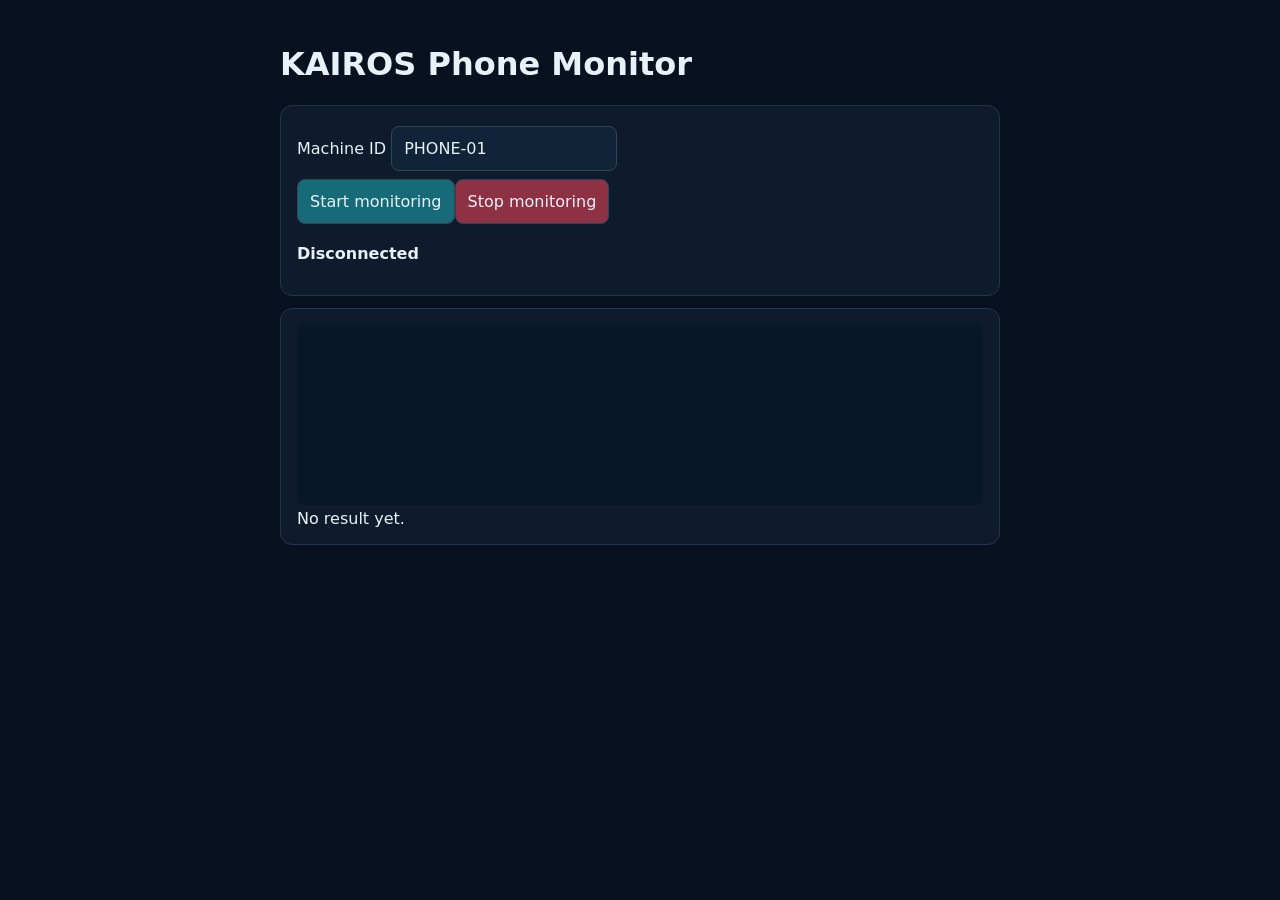
==== web/mobile_monitor.html @ a79fc28c "Add smartphone live acoustic monitoring" ====
<!doctype html>
<html lang="en">
<head>
  <meta charset="utf-8">
  <meta name="viewport" content="width=device-width, initial-scale=1">
  <title>KAIROS Phone Monitor</title>
  <style>
    body{font-family:system-ui,sans-serif;background:#07111f;color:#e8f1f7;max-width:720px;margin:auto;padding:24px}
    button,input{font:inherit;padding:12px;border-radius:8px;border:1px solid #345;background:#102338;color:inherit;margin:4px 0}
    button{cursor:pointer;background:#176b78}.stop{background:#8e3145}.card{background:#0d1b2d;border:1px solid #20354d;border-radius:12px;padding:16px;margin:12px 0}
    #status{font-weight:700}.normal{color:#48d597}.anomaly{color:#ff647c}canvas{width:100%;height:180px;background:#081727;border-radius:8px}
  </style>
</head>
<body>
  <h1>KAIROS Phone Monitor</h1>
  <div class="card"><label>Machine ID <input id="machine" value="PHONE-01"></label><br>
    <button id="start">Start monitoring</button><button id="stop" class="stop" disabled>Stop monitoring</button>
    <p id="status">Disconnected</p></div>
  <div class="card"><canvas id="wave" width="700" height="180"></canvas><div id="metrics">No result yet.</div></div>
  <script>
    let ws, audioContext, source, processor, stream, lastResult=null;
    const startButton=document.getElementById('start'), stopButton=document.getElementById('stop'), machineInput=document.getElementById('machine');
    const status = document.getElementById('status'), metrics = document.getElementById('metrics');
    const canvas = document.getElementById('wave'), ctx = canvas.getContext('2d');
    function draw(samples){ctx.clearRect(0,0,canvas.width,canvas.height);ctx.strokeStyle='#43d9e8';ctx.beginPath();samples.forEach((v,i)=>{let x=i*canvas.width/(samples.length-1),y=canvas.height/2-v*canvas.height*.45;i?ctx.lineTo(x,y):ctx.moveTo(x,y)});ctx.stroke()}
    function pcm16(input){let out=new ArrayBuffer(input.length*2),view=new DataView(out);for(let i=0;i<input.length;i++){let v=Math.max(-1,Math.min(1,input[i]));view.setInt16(i*2,v<0?v*32768:v*32767,true)}return out}
    startButton.onclick=async()=>{try{if(!window.isSecureContext&&!['localhost','127.0.0.1'].includes(location.hostname)){throw new Error('Microphone access requires HTTPS. Open this page through an HTTPS tunnel such as ngrok, not the laptop IP over HTTP.')}if(!navigator.mediaDevices||!navigator.mediaDevices.getUserMedia){throw new Error('This browser does not expose microphone access. Use current Chrome on Android or Safari on iOS over HTTPS.')}lastResult=null;stream=await navigator.mediaDevices.getUserMedia({audio:{echoCancellation:false,noiseSuppression:false,autoGainControl:false}});audioContext=new AudioContext();source=audioContext.createMediaStreamSource(stream);processor=audioContext.createScriptProcessor(4096,1,1);let protocol=location.protocol==='https:'?'wss://':'ws://';ws=new WebSocket(`${protocol}${location.host}/ws/audio`);ws.binaryType='arraybuffer';ws.onopen=()=>{ws.send(JSON.stringify({sample_rate:audioContext.sampleRate,channels:1,machine_id:machineInput.value}));status.textContent='Connecting…'};ws.onerror=()=>{status.textContent='WebSocket connection failed';metrics.textContent='Check that the FastAPI server is running and that this page came from the same HTTPS tunnel.'};ws.onclose=()=>{if(!stopButton.disabled)status.textContent='WebSocket disconnected'};ws.onmessage=e=>{let m=JSON.parse(e.data);if(m.type==='ready')status.textContent='Connected · streaming';if(m.type==='buffering')status.textContent='Connected · buffering audio';if(m.type==='error'){status.textContent='Audio processing error';metrics.textContent=m.message||'The server rejected an audio chunk.'}if(m.type==='result'){lastResult=m;status.textContent='Connected · '+m.status;status.className=m.is_anomaly?'anomaly':'normal';metrics.textContent=`Result: ${m.status} · RMS ${m.rms.toFixed(4)} · Peak ${m.peak.toFixed(4)} · Dominant frequency ${m.dominant_frequency.toFixed(1)} Hz · Anomaly score ${m.anomaly_score.toFixed(4)}`}};processor.onaudioprocess=e=>{if(ws&&ws.readyState===1){let data=e.inputBuffer.getChannelData(0);draw(data);ws.send(pcm16(data))}};source.connect(processor);processor.connect(audioContext.destination);startButton.disabled=true;stopButton.disabled=false}catch(e){status.textContent='Microphone error: '+e.message;metrics.textContent='Use HTTPS and grant microphone permission, then reload the page.'}};
    stopButton.onclick=async()=>{if(processor){processor.onaudioprocess=null;processor.disconnect();processor=null}if(source){source.disconnect();source=null}if(stream){stream.getTracks().forEach(t=>t.stop());stream=null}if(ws){ws.onclose=null;ws.close(1000,'user stopped monitoring');ws=null}if(audioContext){await audioContext.close();audioContext=null}let finalLabel=lastResult?lastResult.status:'NO RESULT';status.textContent='Stopped · final result: '+finalLabel;status.className=lastResult&&lastResult.is_anomaly?'anomaly':lastResult?'normal':'';if(lastResult){metrics.textContent=`Final result: ${lastResult.status} · RMS ${lastResult.rms.toFixed(4)} · Peak ${lastResult.peak.toFixed(4)} · Dominant frequency ${lastResult.dominant_frequency.toFixed(1)} Hz · Anomaly score ${lastResult.anomaly_score.toFixed(4)}`}else{metrics.textContent='Monitoring stopped before the first model result was available.'}startButton.disabled=false;stopButton.disabled=true};
  </script>
</body>
</html>
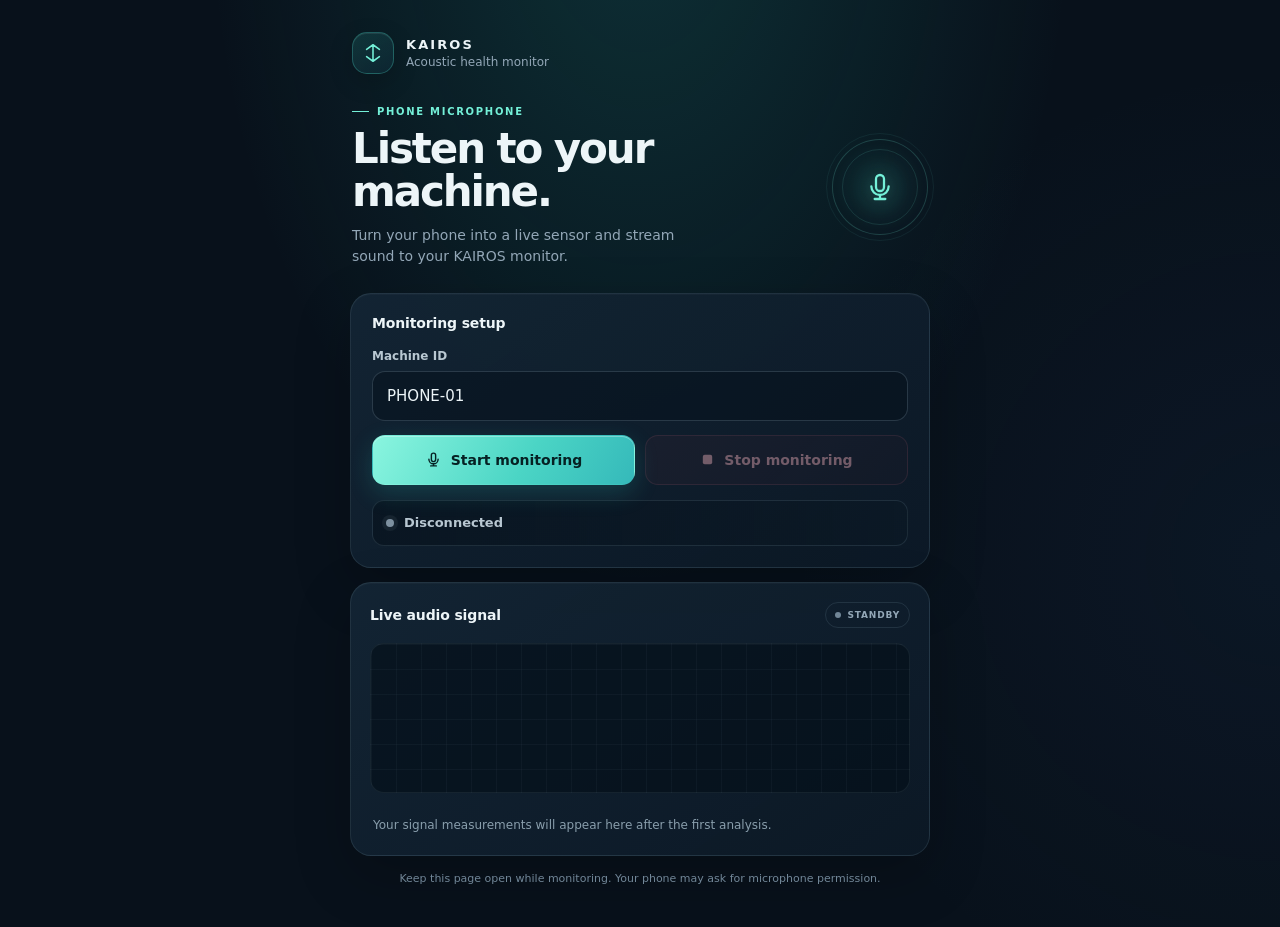
==== commit 735d251a: "Polish phone microphone monitor UI" ====
--- a/web/mobile_monitor.html
+++ b/web/mobile_monitor.html
@@ -3,29 +3,340 @@
 <head>
   <meta charset="utf-8">
   <meta name="viewport" content="width=device-width, initial-scale=1">
+  <meta name="theme-color" content="#09131f">
   <title>KAIROS Phone Monitor</title>
   <style>
-    body{font-family:system-ui,sans-serif;background:#07111f;color:#e8f1f7;max-width:720px;margin:auto;padding:24px}
-    button,input{font:inherit;padding:12px;border-radius:8px;border:1px solid #345;background:#102338;color:inherit;margin:4px 0}
-    button{cursor:pointer;background:#176b78}.stop{background:#8e3145}.card{background:#0d1b2d;border:1px solid #20354d;border-radius:12px;padding:16px;margin:12px 0}
-    #status{font-weight:700}.normal{color:#48d597}.anomaly{color:#ff647c}canvas{width:100%;height:180px;background:#081727;border-radius:8px}
+    :root {
+      color-scheme: dark;
+      font-family: Inter, ui-sans-serif, system-ui, -apple-system, BlinkMacSystemFont, "Segoe UI", sans-serif;
+      background: #09131f;
+      color: #edf5f8;
+      font-synthesis: none;
+      text-rendering: optimizeLegibility;
+      --muted: #93a7b7;
+      --line: rgba(164, 196, 213, .13);
+      --aqua: #74f0d8;
+      --surface: #101e2c;
+    }
+
+    * { box-sizing: border-box; }
+    body {
+      min-height: 100vh;
+      margin: 0;
+      padding: 28px 18px 40px;
+      background:
+        radial-gradient(ellipse at 50% -15%, rgba(35, 178, 162, .2), transparent 48%),
+        radial-gradient(circle at 100% 60%, rgba(53, 94, 160, .08), transparent 35%), #08111b;
+    }
+    main { width: min(100%, 580px); margin: 0 auto; }
+    .topbar { display: flex; align-items: center; gap: 12px; margin: 4px 2px 32px; }
+    .brand-mark {
+      display: grid;
+      width: 42px;
+      height: 42px;
+      place-items: center;
+      color: var(--aqua);
+      border: 1px solid rgba(81, 224, 208, .28);
+      border-radius: 15px;
+      background: linear-gradient(145deg, rgba(44, 161, 151, .2), rgba(19, 53, 71, .36));
+      box-shadow: inset 0 1px rgba(255,255,255,.08), 0 8px 24px rgba(0,0,0,.18);
+    }
+    .brand-name { font-size: 13px; font-weight: 750; letter-spacing: .16em; }
+    .brand-caption { margin-top: 3px; color: var(--muted); font-size: 12px; }
+    .hero { display: flex; align-items: center; justify-content: space-between; gap: 18px; margin: 0 2px 25px; }
+    .hero-copy { min-width: 0; }
+    .eyebrow { display: flex; align-items: center; gap: 8px; margin: 0 0 10px; color: var(--aqua); font-size: 10px; font-weight: 800; letter-spacing: .17em; text-transform: uppercase; }
+    .eyebrow::before { width: 17px; height: 1px; content: ""; background: var(--aqua); }
+    h1 { max-width: 390px; margin: 0; font-size: clamp(30px, 8vw, 42px); line-height: 1.03; letter-spacing: -.05em; }
+    .intro { max-width: 355px; margin: 11px 0 0; color: var(--muted); font-size: 14px; line-height: 1.55; }
+    .mic-orbit { position: relative; display: grid; width: 96px; height: 96px; flex: 0 0 auto; place-items: center; color: var(--aqua); border: 1px solid rgba(116, 240, 216, .19); border-radius: 50%; background: radial-gradient(circle, rgba(50, 166, 152, .16), rgba(15, 36, 48, .06) 66%); }
+    .mic-orbit::before, .mic-orbit::after { position: absolute; inset: 9px; border: 1px solid rgba(116, 240, 216, .12); border-radius: 50%; content: ""; }
+    .mic-orbit::after { inset: -7px; border-color: rgba(116, 240, 216, .07); }
+    .mic-orbit svg { filter: drop-shadow(0 0 12px rgba(116, 240, 216, .38)); }
+    body.is-monitoring .mic-orbit { animation: orbit-pulse 2.2s ease-out infinite; }
+    @keyframes orbit-pulse { 0%, 100% { box-shadow: 0 0 0 0 rgba(116, 240, 216, .08); } 50% { box-shadow: 0 0 0 9px rgba(116, 240, 216, .025); } }
+    .card {
+      border: 1px solid var(--line);
+      border-radius: 21px;
+      background: linear-gradient(145deg, rgba(19, 37, 52, .96), rgba(12, 25, 38, .97));
+      box-shadow: 0 20px 55px rgba(0, 0, 0, .21), inset 0 1px rgba(255,255,255,.025);
+    }
+    .setup { padding: 21px; }
+    .section-title { margin: 0; font-size: 14px; font-weight: 750; letter-spacing: -.01em; }
+    .field-label { display: block; margin: 18px 0 8px; color: #b9c8d2; font-size: 12px; font-weight: 650; }
+    input {
+      width: 100%;
+      min-height: 50px;
+      padding: 0 14px;
+      border: 1px solid rgba(164, 196, 213, .2);
+      border-radius: 13px;
+      outline: none;
+      background: rgba(5, 15, 25, .48);
+      color: #edf5f8;
+      font: inherit;
+      font-size: 15px;
+      transition: border-color .18s, box-shadow .18s;
+    }
+    input:focus { border-color: var(--aqua); box-shadow: 0 0 0 3px rgba(81, 224, 208, .13); }
+    .actions { display: grid; grid-template-columns: 1fr 1fr; gap: 10px; margin-top: 14px; }
+    button {
+      display: inline-flex;
+      min-height: 50px;
+      align-items: center;
+      justify-content: center;
+      gap: 9px;
+      padding: 0 14px;
+      border: 1px solid transparent;
+      border-radius: 13px;
+      color: #062123;
+      background: linear-gradient(120deg, #8af5df, #4bd5c5 58%, #35b9ba);
+      box-shadow: 0 8px 25px rgba(39, 194, 184, .2), inset 0 1px rgba(255,255,255,.3);
+      font: inherit;
+      font-size: 14px;
+      font-weight: 750;
+      cursor: pointer;
+      transition: transform .16s, filter .16s, opacity .16s;
+      -webkit-tap-highlight-color: transparent;
+    }
+    button:not(:disabled):active { transform: scale(.98); }
+    button:not(:disabled):hover { filter: brightness(1.06); }
+    button:focus-visible { outline: 3px solid rgba(81, 224, 208, .4); outline-offset: 3px; }
+    button:disabled { cursor: not-allowed; opacity: .42; box-shadow: none; }
+    button.stop {
+      border-color: rgba(255, 126, 144, .25);
+      color: #ffb5c0;
+      background: linear-gradient(135deg, rgba(123, 45, 64, .23), rgba(73, 30, 45, .2));
+      box-shadow: none;
+    }
+    .connection {
+      display: flex;
+      min-height: 46px;
+      align-items: center;
+      gap: 10px;
+      margin-top: 15px;
+      padding: 0 13px;
+      border: 1px solid var(--line);
+      border-radius: 12px;
+      background: linear-gradient(90deg, rgba(5, 15, 25, .54), rgba(9, 23, 34, .3));
+    }
+    .status-dot { order: -1; width: 8px; height: 8px; flex: 0 0 auto; border-radius: 50%; background: #7e91a0; box-shadow: 0 0 0 4px rgba(126, 145, 160, .1); transition: background .2s, box-shadow .2s; }
+    #status { margin: 0; color: #b8c7d1; font-size: 13px; font-weight: 600; line-height: 1.4; }
+    #status.normal { color: #75e7b6; }
+    #status.normal + .status-dot { background: #4cd99b; box-shadow: 0 0 0 4px rgba(76, 217, 155, .12); }
+    #status.anomaly { color: #ff8797; }
+    #status.anomaly + .status-dot { background: #ff647c; box-shadow: 0 0 0 4px rgba(255, 100, 124, .13); }
+    .visual-card { margin-top: 14px; padding: 19px 19px 17px; }
+    .card-heading { display: flex; align-items: center; justify-content: space-between; gap: 12px; }
+    .live-tag { display: inline-flex; align-items: center; gap: 7px; padding: 7px 9px; border: 1px solid var(--line); border-radius: 20px; color: var(--muted); font-size: 9px; font-weight: 800; letter-spacing: .09em; text-transform: uppercase; }
+    .live-tag > span:first-child { width: 6px; height: 6px; border-radius: 50%; background: #718697; }
+    body.is-monitoring .live-tag > span:first-child { background: #62e5bd; box-shadow: 0 0 9px #62e5bd; animation: blink 1.3s ease-in-out infinite; }
+    @keyframes blink { 50% { opacity: .35; } }
+    canvas { display: block; width: 100%; height: 150px; margin-top: 15px; border: 1px solid rgba(164, 196, 213, .09); border-radius: 14px; background-color: rgba(5, 16, 26, .7); background-image: linear-gradient(rgba(128, 163, 178, .055) 1px, transparent 1px), linear-gradient(90deg, rgba(128, 163, 178, .055) 1px, transparent 1px); background-size: 25px 25px; }
+    .metrics-grid { display: grid; grid-template-columns: repeat(2, minmax(0, 1fr)); gap: 9px; margin-top: 11px; }
+    .metric-tile { min-width: 0; padding: 11px 12px; border: 1px solid rgba(164, 196, 213, .09); border-radius: 12px; background: rgba(7, 18, 28, .42); }
+    .metric-label { display: block; overflow: hidden; color: #8297a7; font-size: 10px; font-weight: 700; letter-spacing: .045em; text-overflow: ellipsis; white-space: nowrap; }
+    .metric-value { display: block; margin-top: 5px; color: #e4f1f3; font-size: 17px; font-weight: 700; font-variant-numeric: tabular-nums; letter-spacing: -.025em; }
+    .metrics-empty { grid-column: 1 / -1; margin: 0; padding: 12px 3px 3px; color: #899eac; font-size: 12px; line-height: 1.6; }
+    .hint { margin: 14px 4px 0; color: #718697; font-size: 11px; line-height: 1.55; text-align: center; }
+    @media (max-width: 380px) {
+      body { padding: 22px 14px 32px; }
+      .setup { padding: 17px; }
+      .actions { grid-template-columns: 1fr; }
+      .visual-card { padding: 16px; }
+      .mic-orbit { width: 72px; height: 72px; }
+      .mic-orbit svg { width: 24px; height: 24px; }
+      .metric-value { font-size: 15px; }
+    }
+    @media (prefers-reduced-motion: reduce) { *, *::before, *::after { scroll-behavior: auto !important; transition-duration: .01ms !important; } }
   </style>
 </head>
 <body>
-  <h1>KAIROS Phone Monitor</h1>
-  <div class="card"><label>Machine ID <input id="machine" value="PHONE-01"></label><br>
-    <button id="start">Start monitoring</button><button id="stop" class="stop" disabled>Stop monitoring</button>
-    <p id="status">Disconnected</p></div>
-  <div class="card"><canvas id="wave" width="700" height="180"></canvas><div id="metrics">No result yet.</div></div>
+  <main>
+    <header class="topbar">
+      <div class="brand-mark" aria-hidden="true">
+        <svg width="22" height="22" viewBox="0 0 24 24" fill="none"><path d="M12 3v18M5 8l7-5 7 5M5 16l7 5 7-5" stroke="currentColor" stroke-width="1.7" stroke-linecap="round" stroke-linejoin="round"/></svg>
+      </div>
+      <div><div class="brand-name">KAIROS</div><div class="brand-caption">Acoustic health monitor</div></div>
+    </header>
+
+    <section class="hero" aria-labelledby="page-title">
+      <div class="hero-copy">
+        <p class="eyebrow">Phone microphone</p>
+        <h1 id="page-title">Listen to your machine.</h1>
+        <p class="intro">Turn your phone into a live sensor and stream sound to your KAIROS monitor.</p>
+      </div>
+      <div class="mic-orbit" aria-hidden="true">
+        <svg width="32" height="32" viewBox="0 0 24 24" fill="none"><rect x="9" y="3" width="6" height="12" rx="3" stroke="currentColor" stroke-width="1.7"/><path d="M5.5 11.5a6.5 6.5 0 0 0 13 0M12 18v3m-4 0h8" stroke="currentColor" stroke-width="1.7" stroke-linecap="round"/></svg>
+      </div>
+    </section>
+
+    <section class="card setup" aria-labelledby="setup-title">
+      <h2 class="section-title" id="setup-title">Monitoring setup</h2>
+      <label class="field-label" for="machine">Machine ID</label>
+      <input id="machine" value="PHONE-01" autocomplete="off" spellcheck="false">
+      <div class="actions">
+        <button id="start" type="button">
+          <svg width="17" height="17" viewBox="0 0 24 24" fill="none" aria-hidden="true"><rect x="9" y="3" width="6" height="12" rx="3" stroke="currentColor" stroke-width="2"/><path d="M5.5 11.5a6.5 6.5 0 0 0 13 0M12 18v3m-4 0h8" stroke="currentColor" stroke-width="2" stroke-linecap="round"/></svg>
+          <span>Start monitoring</span>
+        </button>
+        <button id="stop" class="stop" type="button" disabled>
+          <svg width="15" height="15" viewBox="0 0 16 16" fill="currentColor" aria-hidden="true"><rect x="3" y="3" width="10" height="10" rx="2"/></svg>
+          <span>Stop monitoring</span>
+        </button>
+      </div>
+      <div class="connection" role="status" aria-live="polite">
+        <p id="status">Disconnected</p>
+        <span class="status-dot" aria-hidden="true"></span>
+      </div>
+    </section>
+
+    <section class="card visual-card" aria-labelledby="signal-title">
+      <div class="card-heading">
+        <h2 class="section-title" id="signal-title">Live audio signal</h2>
+      <div class="live-tag"><span aria-hidden="true"></span><span class="live-label">Standby</span></div>
+      </div>
+      <canvas id="wave" width="700" height="180" aria-label="Live audio waveform"></canvas>
+      <div id="metrics" class="metrics-grid" aria-live="polite"><p class="metrics-empty">Your signal measurements will appear here after the first analysis.</p></div>
+    </section>
+    <p class="hint">Keep this page open while monitoring. Your phone may ask for microphone permission.</p>
+  </main>
+
   <script>
     let ws, audioContext, source, processor, stream, lastResult=null;
     const startButton=document.getElementById('start'), stopButton=document.getElementById('stop'), machineInput=document.getElementById('machine');
-    const status = document.getElementById('status'), metrics = document.getElementById('metrics');
-    const canvas = document.getElementById('wave'), ctx = canvas.getContext('2d');
-    function draw(samples){ctx.clearRect(0,0,canvas.width,canvas.height);ctx.strokeStyle='#43d9e8';ctx.beginPath();samples.forEach((v,i)=>{let x=i*canvas.width/(samples.length-1),y=canvas.height/2-v*canvas.height*.45;i?ctx.lineTo(x,y):ctx.moveTo(x,y)});ctx.stroke()}
-    function pcm16(input){let out=new ArrayBuffer(input.length*2),view=new DataView(out);for(let i=0;i<input.length;i++){let v=Math.max(-1,Math.min(1,input[i]));view.setInt16(i*2,v<0?v*32768:v*32767,true)}return out}
-    startButton.onclick=async()=>{try{if(!window.isSecureContext&&!['localhost','127.0.0.1'].includes(location.hostname)){throw new Error('Microphone access requires HTTPS. Open this page through an HTTPS tunnel such as ngrok, not the laptop IP over HTTP.')}if(!navigator.mediaDevices||!navigator.mediaDevices.getUserMedia){throw new Error('This browser does not expose microphone access. Use current Chrome on Android or Safari on iOS over HTTPS.')}lastResult=null;stream=await navigator.mediaDevices.getUserMedia({audio:{echoCancellation:false,noiseSuppression:false,autoGainControl:false}});audioContext=new AudioContext();source=audioContext.createMediaStreamSource(stream);processor=audioContext.createScriptProcessor(4096,1,1);let protocol=location.protocol==='https:'?'wss://':'ws://';ws=new WebSocket(`${protocol}${location.host}/ws/audio`);ws.binaryType='arraybuffer';ws.onopen=()=>{ws.send(JSON.stringify({sample_rate:audioContext.sampleRate,channels:1,machine_id:machineInput.value}));status.textContent='Connecting…'};ws.onerror=()=>{status.textContent='WebSocket connection failed';metrics.textContent='Check that the FastAPI server is running and that this page came from the same HTTPS tunnel.'};ws.onclose=()=>{if(!stopButton.disabled)status.textContent='WebSocket disconnected'};ws.onmessage=e=>{let m=JSON.parse(e.data);if(m.type==='ready')status.textContent='Connected · streaming';if(m.type==='buffering')status.textContent='Connected · buffering audio';if(m.type==='error'){status.textContent='Audio processing error';metrics.textContent=m.message||'The server rejected an audio chunk.'}if(m.type==='result'){lastResult=m;status.textContent='Connected · '+m.status;status.className=m.is_anomaly?'anomaly':'normal';metrics.textContent=`Result: ${m.status} · RMS ${m.rms.toFixed(4)} · Peak ${m.peak.toFixed(4)} · Dominant frequency ${m.dominant_frequency.toFixed(1)} Hz · Anomaly score ${m.anomaly_score.toFixed(4)}`}};processor.onaudioprocess=e=>{if(ws&&ws.readyState===1){let data=e.inputBuffer.getChannelData(0);draw(data);ws.send(pcm16(data))}};source.connect(processor);processor.connect(audioContext.destination);startButton.disabled=true;stopButton.disabled=false}catch(e){status.textContent='Microphone error: '+e.message;metrics.textContent='Use HTTPS and grant microphone permission, then reload the page.'}};
-    stopButton.onclick=async()=>{if(processor){processor.onaudioprocess=null;processor.disconnect();processor=null}if(source){source.disconnect();source=null}if(stream){stream.getTracks().forEach(t=>t.stop());stream=null}if(ws){ws.onclose=null;ws.close(1000,'user stopped monitoring');ws=null}if(audioContext){await audioContext.close();audioContext=null}let finalLabel=lastResult?lastResult.status:'NO RESULT';status.textContent='Stopped · final result: '+finalLabel;status.className=lastResult&&lastResult.is_anomaly?'anomaly':lastResult?'normal':'';if(lastResult){metrics.textContent=`Final result: ${lastResult.status} · RMS ${lastResult.rms.toFixed(4)} · Peak ${lastResult.peak.toFixed(4)} · Dominant frequency ${lastResult.dominant_frequency.toFixed(1)} Hz · Anomaly score ${lastResult.anomaly_score.toFixed(4)}`}else{metrics.textContent='Monitoring stopped before the first model result was available.'}startButton.disabled=false;stopButton.disabled=true};
+    const status=document.getElementById('status'), metrics=document.getElementById('metrics');
+    const liveLabel=document.querySelector('.live-label');
+    const canvas=document.getElementById('wave'), ctx=canvas.getContext('2d');
+
+    function setStatus(message, tone='') {
+      status.textContent=message;
+      status.className=tone;
+    }
+    function showMessage(message) {
+      metrics.replaceChildren();
+      const note=document.createElement('p');
+      note.className='metrics-empty';
+      note.textContent=message;
+      metrics.append(note);
+    }
+    function showMetrics(result) {
+      const values=[
+        ['RMS energy', result.rms.toFixed(4)],
+        ['Peak amplitude', result.peak.toFixed(4)],
+        ['Dominant frequency', `${result.dominant_frequency.toFixed(1)} Hz`],
+        ['Anomaly score', result.anomaly_score.toFixed(4)],
+      ];
+      metrics.replaceChildren();
+      values.forEach(([label,value])=>{
+        const tile=document.createElement('div');
+        tile.className='metric-tile';
+        const name=document.createElement('span');
+        name.className='metric-label';
+        name.textContent=label;
+        const reading=document.createElement('strong');
+        reading.className='metric-value';
+        reading.textContent=value;
+        tile.append(name,reading);
+        metrics.append(tile);
+      });
+    }
+    function draw(samples) {
+      ctx.clearRect(0,0,canvas.width,canvas.height);
+      ctx.strokeStyle='#74f0d8';
+      ctx.lineWidth=2.2;
+      ctx.shadowColor='rgba(116,240,216,.5)';
+      ctx.shadowBlur=8;
+      ctx.beginPath();
+      samples.forEach((value,index)=>{
+        const x=index*canvas.width/(samples.length-1);
+        const y=canvas.height/2-value*canvas.height*.45;
+        index ? ctx.lineTo(x,y) : ctx.moveTo(x,y);
+      });
+      ctx.stroke();
+      ctx.shadowBlur=0;
+    }
+    function pcm16(input) {
+      const out=new ArrayBuffer(input.length*2), view=new DataView(out);
+      for(let i=0;i<input.length;i++) {
+        const value=Math.max(-1,Math.min(1,input[i]));
+        view.setInt16(i*2,value<0?value*32768:value*32767,true);
+      }
+      return out;
+    }
+
+    startButton.onclick=async()=>{
+      try {
+        if(!window.isSecureContext&&!['localhost','127.0.0.1'].includes(location.hostname)) {
+          throw new Error('Microphone access requires HTTPS. Open this page through an HTTPS tunnel such as ngrok, not the laptop IP over HTTP.');
+        }
+        if(!navigator.mediaDevices||!navigator.mediaDevices.getUserMedia) {
+          throw new Error('This browser does not expose microphone access. Use current Chrome on Android or Safari on iOS over HTTPS.');
+        }
+        lastResult=null;
+        stream=await navigator.mediaDevices.getUserMedia({audio:{echoCancellation:false,noiseSuppression:false,autoGainControl:false}});
+        audioContext=new AudioContext();
+        source=audioContext.createMediaStreamSource(stream);
+        processor=audioContext.createScriptProcessor(4096,1,1);
+        const protocol=location.protocol==='https:'?'wss://':'ws://';
+        ws=new WebSocket(`${protocol}${location.host}/ws/audio`);
+        ws.binaryType='arraybuffer';
+        ws.onopen=()=>{
+          ws.send(JSON.stringify({sample_rate:audioContext.sampleRate,channels:1,machine_id:machineInput.value}));
+          setStatus('Connecting…');
+        };
+        ws.onerror=()=>{
+          setStatus('WebSocket connection failed');
+          showMessage('Check that the phone server is running and that this page came from the same HTTPS tunnel.');
+        };
+        ws.onclose=()=>{if(!stopButton.disabled)setStatus('WebSocket disconnected');};
+        ws.onmessage=event=>{
+          const message=JSON.parse(event.data);
+          if(message.type==='ready') setStatus('Connected · streaming');
+          if(message.type==='buffering') setStatus('Connected · buffering audio');
+          if(message.type==='error') {
+            setStatus('Audio processing error','anomaly');
+            showMessage(message.message||'The server rejected an audio chunk.');
+          }
+          if(message.type==='result') {
+            lastResult=message;
+            setStatus(`Connected · ${message.status}`,message.is_anomaly?'anomaly':'normal');
+            showMetrics(message);
+          }
+        };
+        processor.onaudioprocess=event=>{
+          if(ws&&ws.readyState===1) {
+            const data=event.inputBuffer.getChannelData(0);
+            draw(data);
+            ws.send(pcm16(data));
+          }
+        };
+        source.connect(processor);
+        processor.connect(audioContext.destination);
+        document.body.classList.add('is-monitoring');
+        liveLabel.textContent='Live';
+        startButton.disabled=true;
+        stopButton.disabled=false;
+      } catch(error) {
+        setStatus(`Microphone error: ${error.message}`,'anomaly');
+        showMessage('Use HTTPS and grant microphone permission, then reload the page.');
+      }
+    };
+
+    stopButton.onclick=async()=>{
+      if(processor){processor.onaudioprocess=null;processor.disconnect();processor=null;}
+      if(source){source.disconnect();source=null;}
+      if(stream){stream.getTracks().forEach(track=>track.stop());stream=null;}
+      if(ws){ws.onclose=null;ws.close(1000,'user stopped monitoring');ws=null;}
+      if(audioContext){await audioContext.close();audioContext=null;}
+      document.body.classList.remove('is-monitoring');
+      liveLabel.textContent='Standby';
+      const finalLabel=lastResult?lastResult.status:'NO RESULT';
+      setStatus(`Stopped · final result: ${finalLabel}`,lastResult?(lastResult.is_anomaly?'anomaly':'normal'):'');
+      if(lastResult) showMetrics(lastResult);
+      else showMessage('Monitoring stopped before the first model result was available.');
+      startButton.disabled=false;
+      stopButton.disabled=true;
+    };
   </script>
 </body>
 </html>
